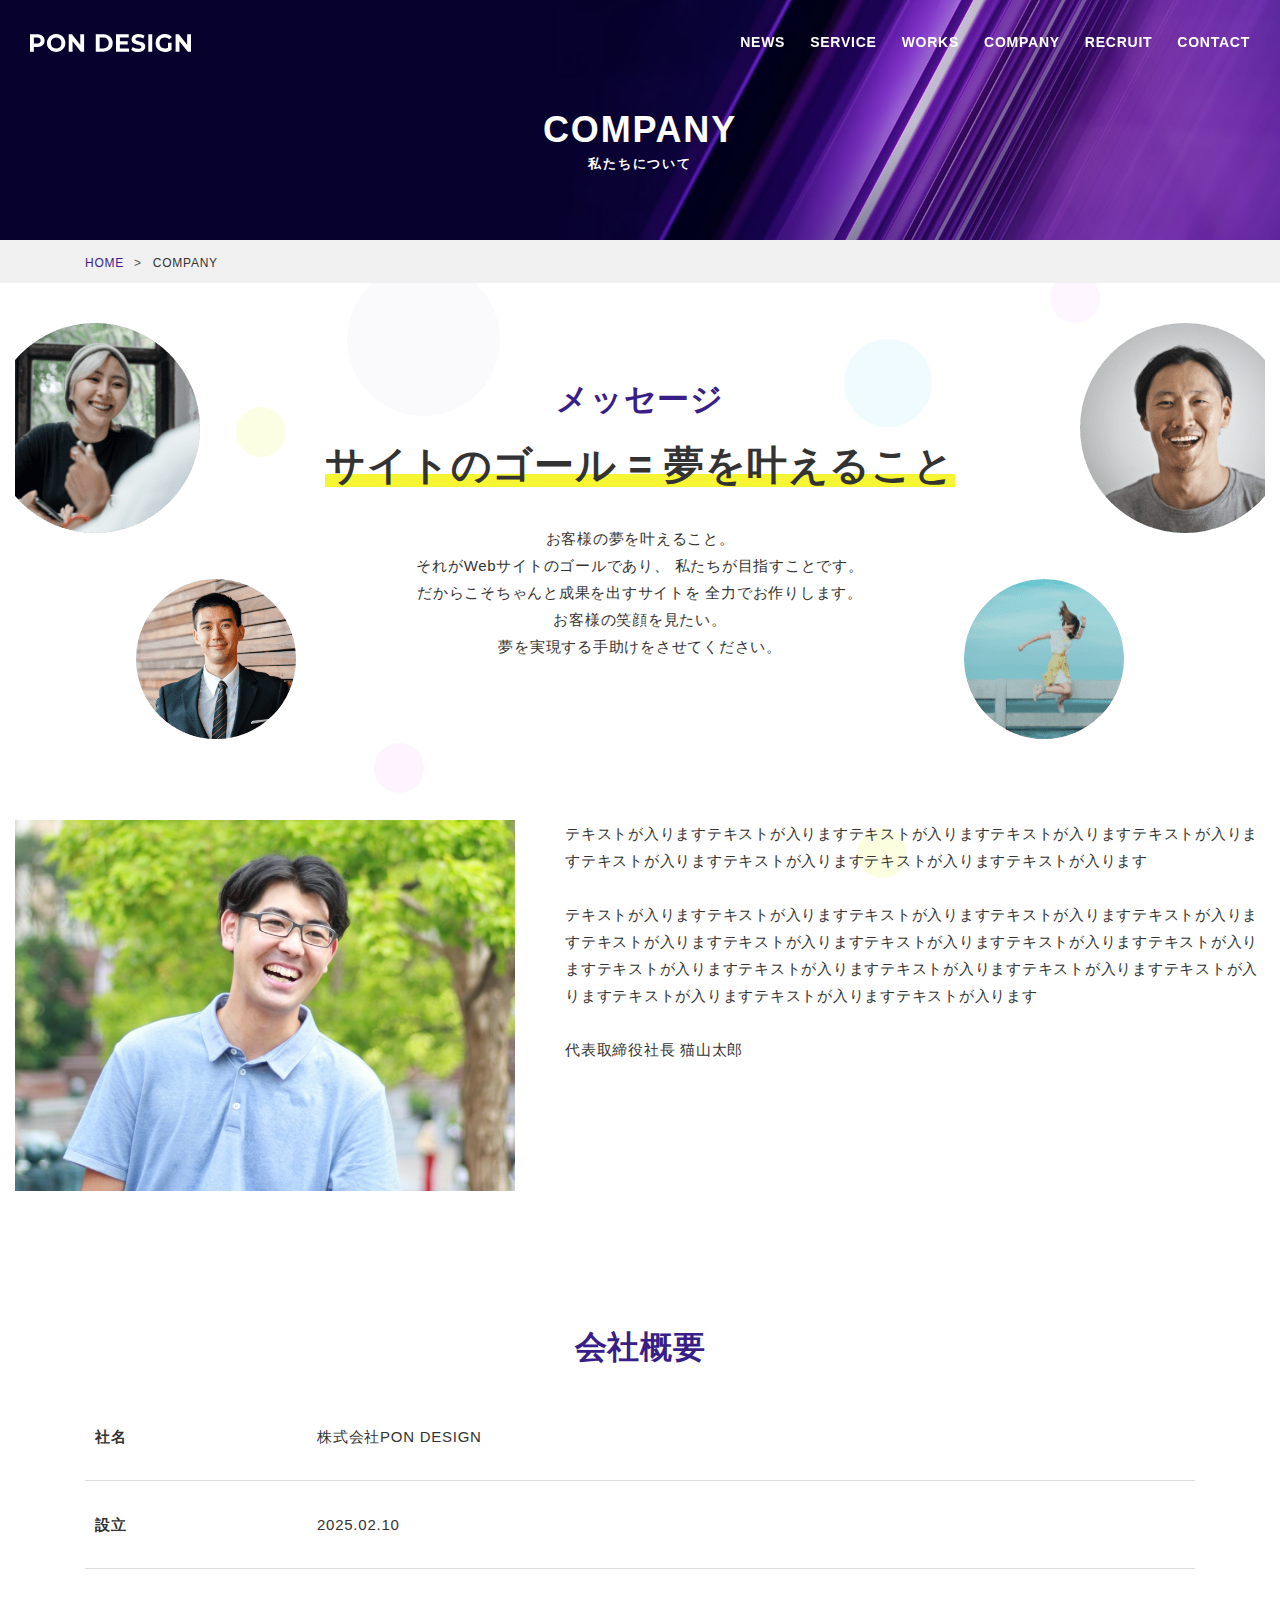
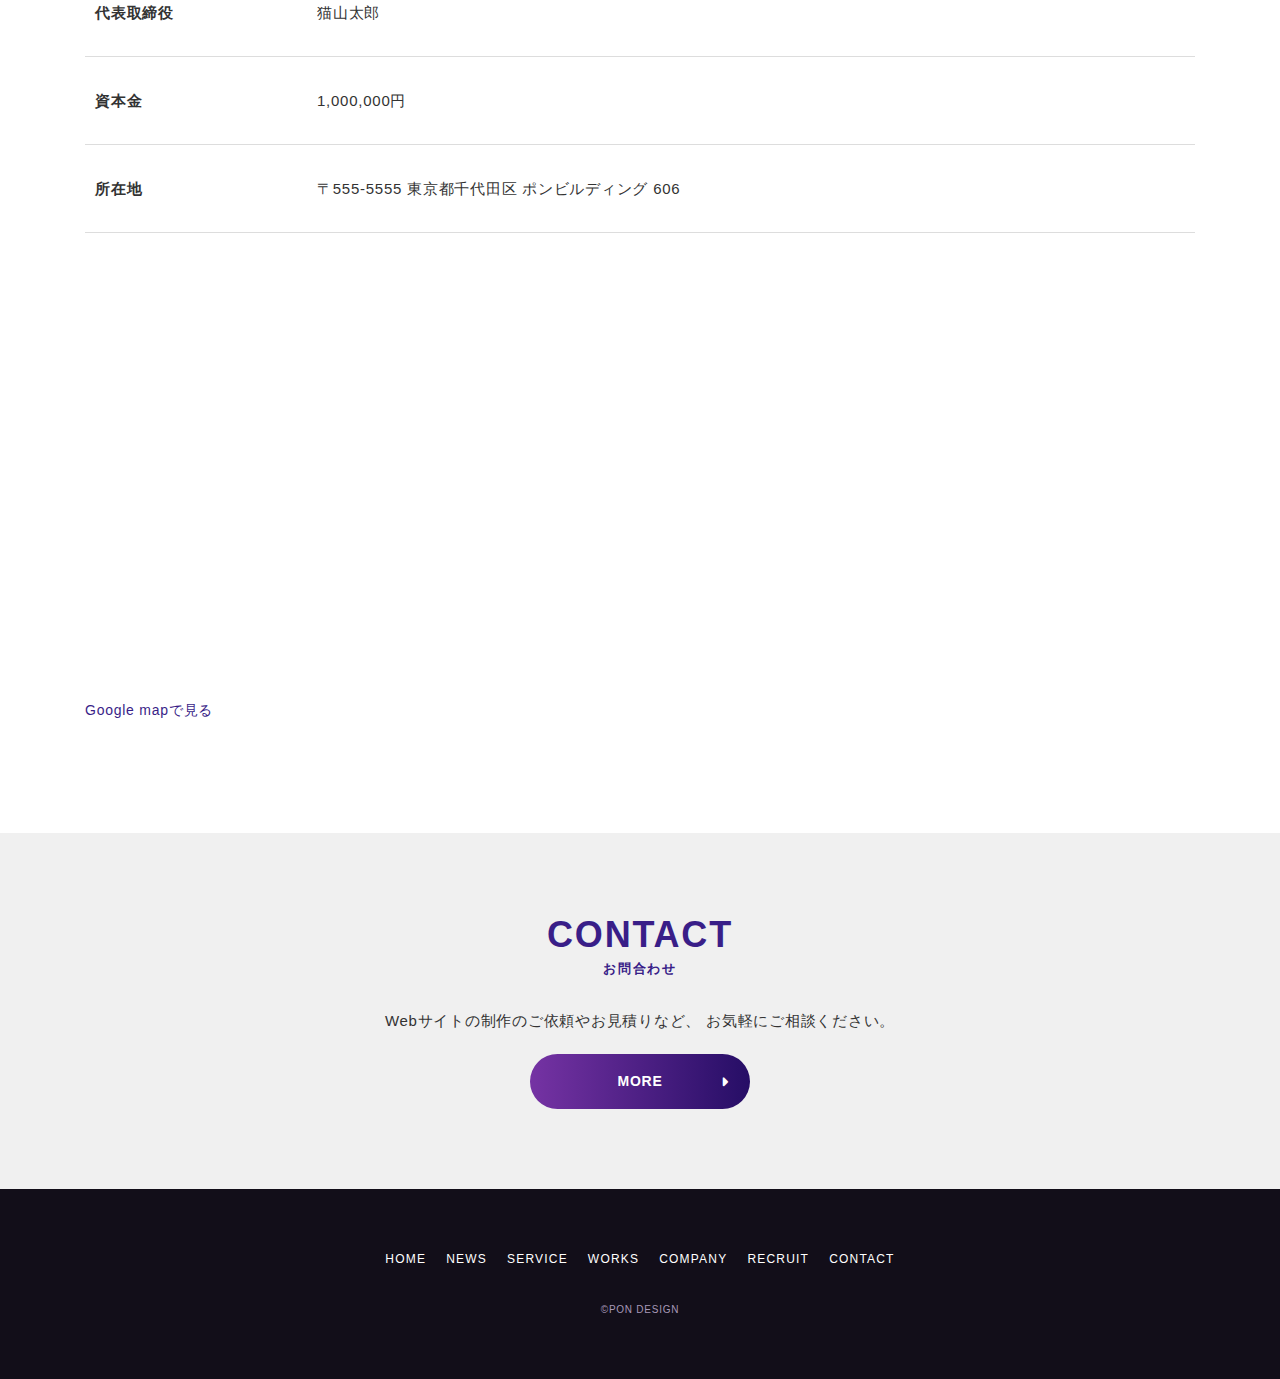
==== company.html @ 647f64a8 "first commit" ====
<!DOCTYPE html>
<html lang="ja">

<head>
  <meta charset="UTF-8">
  <meta name="viewport" content="width=device-width, initial-scale=1.0">
  <meta name="robots" content="noindex , nofollow" />
  <meta name="description" content="PON DESIGNは、新規サイト制作や運用、アプリ開発に強いWeb制作会社です。サイト作りはお客様の夢を叶えること。だからこそ成果を出すサイトを全力でお作りします。">
  <title>COMPANY｜私たちについて</title>
  <link rel="stylesheet" href="https://cdnjs.cloudflare.com/ajax/libs/font-awesome/6.2.1/css/all.min.css">
  <link
  rel="stylesheet"
  href="https://cdn.jsdelivr.net/npm/swiper@8/swiper-bundle.min.css"/>
  <link rel="stylesheet" href="css/styles.css">
  <link rel="icon" href="img/favicon.ico">
</head>
<body>
  
  <header class="l-header">
    <div class="l-header__logo">
      <h1 class="logo">
        <a href="index.html" class="logo__link">
          <img class="logo__img" src="img/logo.svg" alt="PON DESIGN">
        </a>
      </h1>
    </div>
    <div class="l-header__nav">
      <nav class="p-global-nav">
        <ul class="p-global-nav__list">
          <li class="p-global-nav__item">
            <a href="news.html" class="p-global-nav__link">news</a>
          </li>
          <li class="p-global-nav__item">
            <a href="service.html" class="p-global-nav__link">service</a>
          </li>
          <li class="p-global-nav__item">
            <a href="works.html" class="p-global-nav__link">works</a>
          </li>
          <li class="p-global-nav__item">
            <a href="company.html" class="p-global-nav__link">company</a>
          </li>
          <li class="p-global-nav__item">
            <a href="recruit.html" class="p-global-nav__link">recruit</a>
          </li>
          <li class="p-global-nav__item">
            <a href="contact.html" class="p-global-nav__link">contact</a>
          </li>
        </ul>
      </nav>
    </div>
    <button type="button" class="c-btn-menu js-btn-menu">
      <span class="c-btn-menu__line"></span>
    </button>
  </header>

  <div class="p-sub-hero">
    <div class="p-sub-hero__inner">
      <h2 class="c-heading-primary c-heading-primary--white">company
        <span class="c-heading-primary__sub">私たちについて</span>
      </h2>
    </div>
  </div>
  <div class="p-breadcrumb">
    <div class="l-inner">
      <ol itemscope itemtype="https://schema.org/BreadcrumbList" class="p-breadcrumb__list">
        <!-- 1つめ -->
        <li itemprop="itemListElement" itemscope
            itemtype="https://schema.org/ListItem" class="p-breadcrumb__item">
          <a itemprop="item" href="index.html" class="p-breadcrumb__link">
              <span itemprop="name">home</span>
          </a>
          <meta itemprop="position" content="1" />
        </li>
      
        <!-- 2つめ -->
        <li itemprop="itemListElement" itemscope
            itemtype="https://schema.org/ListItem" class="p-breadcrumb__item">
          <span itemprop="item" href="news.html" class="p-breadcrumb__link">
              <span itemprop="name">company</span>
          </span>
          <meta itemprop="position" content="2" />
        </li>
      </ol>
    </div>
  </div> 

  <main class="l-contents">
    <section class="p-greeting l-section">
      <div class="p-greeting__inner l-inner">
        <div class="p-greeting__heading">
          <h3 class="c-heading-secondary">メッセージ</h3>
        </div>
        <div class="p-greeting__message">
          <div class="p-message">
            <div class="p-message__heading">
              <span class="p-message__underline">
                サイトのゴール = 
                <br class="u-sp-only">
                夢を叶えること
              </span>
            </div>
            <div class="p-message__text">
              <p>
                お客様の夢を叶えること。
                <br>
                それがWebサイトのゴールであり、
                <br class="u-sp-only">
                私たちが目指すことです。
                <br>
                だからこそちゃんと成果を出すサイトを
                <br class="u-sp-only">
                全力でお作りします。
                <br>
                お客様の笑顔を見たい。
                <br>
                夢を実現する手助けをさせてください。
              </p>
            </div>
          </div>
        </div>
      </div>
      <div class="p-greeting__ceo">
        <div class="c-media">
          <div class="c-media__img-wrapper">
            <img src="img/ceo.jpg" alt="" class="c-media__img">
          </div>
          <div class="c-media__body">
            <div class="c-media__text">
              <p>
                テキストが入りますテキストが入りますテキストが入りますテキストが入りますテキストが入りますテキストが入りますテキストが入りますテキストが入りますテキストが入ります
                <br>
                <br>
                テキストが入りますテキストが入りますテキストが入りますテキストが入りますテキストが入りますテキストが入りますテキストが入りますテキストが入りますテキストが入りますテキストが入りますテキストが入りますテキストが入りますテキストが入りますテキストが入りますテキストが入りますテキストが入りますテキストが入りますテキストが入ります
                <br>
                <br>
                代表取締役社長 猫山太郎
              </p>
            </div>
          </div>
        </div>
      </div>
    </section>

    <section class="p-company-info l-section">
      <div class="l-inner">
        <div class="p-company-info__heading">
          <h3 class="c-heading-secondary">会社概要</h3>
        </div>
        <div class="p-company-info__table">
          <table class="c-table01">
            <tbody>
              <tr>
                <th>社名</th>
                <td>株式会社PON DESIGN</td>
              </tr>
              <tr>
                <th>設立</th>
                <td>2025.02.10</td>
              </tr>
              <tr>
                <th>代表取締役</th>
                <td>猫山太郎</td>
              </tr>
              <tr>
                <th>資本金</th>
                <td>1,000,000円</td>
              </tr>
              <tr>
                <th>所在地</th>
                <td>〒555-5555 東京都千代田区 ポンビルディング 606</td>
              </tr>
            </tbody>
          </table>
        </div>
        <div class="p-company-info__access">
          <div class="p-access">
            <div class="p-access__map">
              <iframe src="https://www.google.com/maps/embed?pb=!1m18!1m12!1m3!1d3240.828030380878!2d139.76493611544558!3d35.68123618019435!2m3!1f0!2f0!3f0!3m2!1i1024!2i768!4f13.1!3m3!1m2!1s0x60188bfbd89f700b%3A0x277c49ba34ed38!2z5p2x5Lqs6aeF!5e0!3m2!1sja!2sjp!4v1603888975255!5m2!1sja!2sjp" width="100%" height="auto" style="border:0;" allowfullscreen="" aria-hidden="false"
              tabindex="0"></iframe>
            </div>
            <div class="p-access__map-link">
              <a href="https://goo.gl/maps/YBGUnJcTDHEBqd7G9" target="blank">Google mapで見る</a>
            </div>
          </div>
        </div>
      </div>
    </section>

    <section class="p-contact">
      <div class="l-inner">
        <div class="p-contact__heading">
          <h2 class="c-heading-primary">contact
            <span class="c-heading-primary__sub">お問合わせ</span>
          </h2>
        </div>
        <div class="p-contact__body">
          <div class="p-contact__text">
            <p>Webサイトの制作のご依頼やお見積りなど、
              <br class="u-sp-only">
              お気軽にご相談ください。</p>
          </div>
        </div>
        <div class="p-contact__link">
          <a href="contact.html" class="c-btn">more</a>
        </div>
      </div>
    </section>
  </main>

  <footer class="l-footer">
    <nav class="l-footer-nav">
      <ul class="l-footer-nav__list">
        <li class="l-footer-nav__item">
          <a href="index.html" class="l-footer-nav__link">home</a>
        </li>
        <li class="l-footer-nav__item">
          <a href="news.html" class="l-footer-nav__link">news</a>
        </li>
        <li class="l-footer-nav__item">
          <a href="service.html" class="l-footer-nav__link">service</a>
        </li>
        <li class="l-footer-nav__item">
          <a href="works.html" class="l-footer-nav__link">works</a>
        </li>
        <li class="l-footer-nav__item">
          <a href="company.html" class="l-footer-nav__link">company</a>
        </li>
        <li class="l-footer-nav__item">
          <a href="recruit.html" class="l-footer-nav__link">recruit</a>
        </li>
        <li class="l-footer-nav__item">
          <a href="contact.html" class="l-footer-nav__link">contact</a>
        </li>
      </ul>
    </nav>
    <div class="c-copyright">
      <a href="index.html" class="c-copyright__link">&copy;PON DESIGN</a>
    </div>
  </footer>

  <div class="c-page-top">
    <a href="#" class="c-page-top__link"><i class="fas fa-arrow-up" aria-hidden="true"></i></a>
  </div>
  
  <script src="https://code.jquery.com/jquery-3.6.3.min.js">
  </script>
  <script src="https://cdn.jsdelivr.net/npm/swiper@8/swiper-bundle.min.js"></script>
  <script src="js/main.js"></script>
  </script>
</body>
</html>
---- css/styles.css ----
/*! destyle.css v3.0.2 | MIT License | https://github.com/nicolas-cusan/destyle.css */
/* Reset box-model and set borders */
/* ============================================ */
*,
::before,
::after {
  -webkit-box-sizing: border-box;
          box-sizing: border-box;
  border-style: solid;
  border-width: 0;
}

/* Document */
/* ============================================ */
/**
 * 1. Correct the line height in all browsers.
 * 2. Prevent adjustments of font size after orientation changes in iOS.
 * 3. Remove gray overlay on links for iOS.
 */
html {
  line-height: 1.15; /* 1 */
  -webkit-text-size-adjust: 100%; /* 2 */
  -webkit-tap-highlight-color: transparent; /* 3*/
}

/* Sections */
/* ============================================ */
/**
 * Remove the margin in all browsers.
 */
body {
  margin: 0;
}

/**
 * Render the `main` element consistently in IE.
 */
main {
  display: block;
}

/* Vertical rhythm */
/* ============================================ */
p,
table,
blockquote,
address,
pre,
iframe,
form,
figure,
dl {
  margin: 0;
}

/* Headings */
/* ============================================ */
h1,
h2,
h3,
h3,
h5,
h6 {
  font-size: inherit;
  font-weight: inherit;
  margin: 0;
}

/* Lists (enumeration) */
/* ============================================ */
ul,
ol {
  margin: 0;
  padding: 0;
  list-style: none;
}

/* Lists (definition) */
/* ============================================ */
dt {
  font-weight: bold;
}

dd {
  margin-left: 0;
}

/* Grouping content */
/* ============================================ */
/**
 * 1. Add the correct box sizing in Firefox.
 * 2. Show the overflow in Edge and IE.
 */
hr {
  -webkit-box-sizing: content-box;
          box-sizing: content-box; /* 1 */
  height: 0; /* 1 */
  overflow: visible; /* 2 */
  border-top-width: 1px;
  margin: 0;
  clear: both;
  color: inherit;
}

/**
 * 1. Correct the inheritance and scaling of font size in all browsers.
 * 2. Correct the odd `em` font sizing in all browsers.
 */
pre {
  font-family: monospace, monospace; /* 1 */
  font-size: inherit; /* 2 */
}

address {
  font-style: inherit;
}

/* Text-level semantics */
/* ============================================ */
/**
 * Remove the gray background on active links in IE 10.
 */
a {
  background-color: transparent;
  text-decoration: none;
  color: inherit;
}

/**
 * 1. Remove the bottom border in Chrome 57-
 * 2. Add the correct text decoration in Chrome, Edge, IE, Opera, and Safari.
 */
abbr[title] {
  -webkit-text-decoration: underline dotted;
          text-decoration: underline dotted; /* 2 */
}

/**
 * Add the correct font weight in Chrome, Edge, and Safari.
 */
b,
strong {
  font-weight: bolder;
}

/**
 * 1. Correct the inheritance and scaling of font size in all browsers.
 * 2. Correct the odd `em` font sizing in all browsers.
 */
code,
kbd,
samp {
  font-family: monospace, monospace; /* 1 */
  font-size: inherit; /* 2 */
}

/**
 * Add the correct font size in all browsers.
 */
small {
  font-size: 80%;
}

/**
 * Prevent `sub` and `sup` elements from affecting the line height in
 * all browsers.
 */
sub,
sup {
  font-size: 75%;
  line-height: 0;
  position: relative;
  vertical-align: baseline;
}

sub {
  bottom: -0.25em;
}

sup {
  top: -0.5em;
}

/* Replaced content */
/* ============================================ */
/**
 * Prevent vertical alignment issues.
 */
svg,
img,
embed,
object,
iframe {
  vertical-align: bottom;
}

/* Forms */
/* ============================================ */
/**
 * Reset form fields to make them styleable.
 * 1. Make form elements stylable across systems iOS especially.
 * 2. Inherit text-transform from parent.
 */
button,
input,
optgroup,
select,
textarea {
  -webkit-appearance: none; /* 1 */
  -moz-appearance: none;
       appearance: none;
  vertical-align: middle;
  color: inherit;
  font: inherit;
  background: transparent;
  padding: 0;
  margin: 0;
  border-radius: 0;
  text-align: inherit;
  text-transform: inherit; /* 2 */
}

/**
 * Reset radio and checkbox appearance to preserve their look in iOS.
 */
[type=checkbox] {
  -webkit-appearance: checkbox;
  -moz-appearance: checkbox;
       appearance: checkbox;
}

[type=radio] {
  -webkit-appearance: radio;
  -moz-appearance: radio;
       appearance: radio;
}

/**
 * Correct cursors for clickable elements.
 */
button,
[type=button],
[type=reset],
[type=submit] {
  cursor: pointer;
}

button:disabled,
[type=button]:disabled,
[type=reset]:disabled,
[type=submit]:disabled {
  cursor: default;
}

/**
 * Improve outlines for Firefox and unify style with input elements & buttons.
 */
:-moz-focusring {
  outline: auto;
}

select:disabled {
  opacity: inherit;
}

/**
 * Remove padding
 */
option {
  padding: 0;
}

/**
 * Reset to invisible
 */
fieldset {
  margin: 0;
  padding: 0;
  min-width: 0;
}

legend {
  padding: 0;
}

/**
 * Add the correct vertical alignment in Chrome, Firefox, and Opera.
 */
progress {
  vertical-align: baseline;
}

/**
 * Remove the default vertical scrollbar in IE 10+.
 */
textarea {
  overflow: auto;
}

/**
 * Correct the cursor style of increment and decrement buttons in Chrome.
 */
[type=number]::-webkit-inner-spin-button,
[type=number]::-webkit-outer-spin-button {
  height: auto;
}

/**
 * 1. Correct the outline style in Safari.
 */
[type=search] {
  outline-offset: -2px; /* 1 */
}

/**
 * 1. Correct the inability to style clickable types in iOS and Safari.
 * 2. Fix font inheritance.
 */
/**
 * Clickable labels
 */
label[for] {
  cursor: pointer;
}

/* Interactive */
/* ============================================ */
/*
 * Add the correct display in Edge, IE 10+, and Firefox.
 */
details {
  display: block;
}

/*
 * Add the correct display in all browsers.
 */
summary {
  display: list-item;
}

/*
 * Remove outline for editable content.
 */
[contenteditable]:focus {
  outline: auto;
}

/* Tables */
/* ============================================ */
/**
1. Correct table border color inheritance in all Chrome and Safari.
*/
table {
  border-color: inherit; /* 1 */
  border-collapse: collapse;
}

caption {
  text-align: left;
}

td,
th {
  vertical-align: top;
  padding: 0;
}

th {
  text-align: left;
  font-weight: bold;
}

html {
  font-size: 100%;
  -webkit-box-sizing: border-box;
          box-sizing: border-box;
}

body {
  font-family: "Montserrat", Arial, "Hiragino Kaku Gothic ProN", "Hiragino Sans", Meiryo, sans-serif;
  line-height: 1.8;
  letter-spacing: 0.05em;
  font-size: 15px;
  font-size: 0.9375rem;
  color: #333;
}
@media (max-width: 768px) {
  body {
    font-size: 14px;
    font-size: 0.875rem;
  }
}

a {
  -webkit-transition: 0.3s;
  transition: 0.3s;
  text-decoration: none;
  color: #391e88;
}
a:hover {
  text-decoration: underline;
}

img {
  max-width: 100%;
  vertical-align: bottom;
}

.video {
  position: relative;
  overflow: hidden;
  width: 100%;
  height: 0;
  padding-bottom: 56.25%;
}
.video iframe {
  position: absolute;
  top: 0;
  left: 0;
  width: 100%;
  height: 100%;
}

.l-header {
  display: -webkit-box;
  display: -ms-flexbox;
  display: flex;
  position: fixed;
  -webkit-box-pack: justify;
      -ms-flex-pack: justify;
          justify-content: space-between;
  -webkit-box-align: center;
      -ms-flex-align: center;
          align-items: center;
  padding: 0 30px;
  width: 100%;
  height: 86px;
  -webkit-transition: all 0.3s;
  transition: all 0.3s;
  z-index: 10;
}
@media (max-width: 768px) {
  .l-header {
    height: 64px;
    padding: 0 20px;
  }
}
.l-header.change-color {
  height: 64px;
  background-color: #21054d;
}
@media (max-width: 768px) {
  .l-header__logo {
    width: 120px;
  }
}

.l-contents--page-recruit {
  background-image: url(./../img/bg-geometry.png);
  /* Background pattern from Toptal Subtle Patterns */
  background-repeat: repeat;
}
@media (max-width: 768px) {
  .l-contents--page-recruit {
    background-size: 50%;
  }
}

.l-section {
  padding: 70px 0;
}
@media (max-width: 768px) {
  .l-section {
    padding: 40px 0;
  }
}

.l-inner {
  max-width: 1140px;
  padding: 0 15px;
  margin: 0 auto;
}

.l-footer {
  background-color: #120E19;
  padding: 60px 30px;
}
.l-footer-nav__list {
  display: -webkit-box;
  display: -ms-flexbox;
  display: flex;
  -ms-flex-wrap: wrap;
      flex-wrap: wrap;
  -webkit-box-pack: center;
      -ms-flex-pack: center;
          justify-content: center;
  list-style: none;
}
@media (max-width: 768px) {
  .l-footer-nav__list {
    -webkit-box-pack: start;
        -ms-flex-pack: start;
            justify-content: flex-start;
    margin-bottom: -10px;
  }
}
.l-footer-nav__item {
  letter-spacing: 0.1em;
  text-transform: uppercase;
  color: #e9e1d1;
  font-size: 12px;
  font-size: 0.75rem;
}
@media (max-width: 768px) {
  .l-footer-nav__item {
    margin-bottom: 10px;
  }
}
.l-footer-nav__item:not(:last-child) {
  margin-right: 10px;
}
.l-footer-nav__link {
  color: #fff;
  padding: 5px;
}
.l-footer-nav__link:hover {
  text-decoration: none;
  opacity: 0.8;
}

.c-copyright {
  text-align: center;
  margin-top: 30px;
  font-size: 10px;
  font-size: 0.625rem;
}
.c-copyright__link {
  color: #A798B7;
  text-decoration: none;
}
.c-copyright__link:hover {
  text-decoration: none;
  opacity: 0.8;
}

.logo__img {
  display: block;
}

.c-heading {
  text-align: center;
  margin-bottom: 30px;
}

.c-heading-primary {
  font-weight: bold;
  color: #391e88;
  font-size: 36px;
  font-size: 2.25rem;
  line-height: 1.2;
  letter-spacing: 0.05em;
  text-transform: uppercase;
}
.c-heading-primary--white {
  color: white;
}
@media (max-width: 768px) {
  .c-heading-primary {
    font-size: 30px;
    font-size: 1.875rem;
  }
}
.c-heading-primary__sub {
  display: block;
  font-size: 13px;
  font-size: 0.8125rem;
  margin-top: 5px;
}

.c-heading-secondary {
  font-weight: bold;
  line-height: 1;
  color: #391e88;
  font-size: 32px;
  font-size: 2rem;
}
@media (max-width: 768px) {
  .c-heading-secondary {
    font-size: 24px;
    font-size: 1.5rem;
  }
}

.c-btn {
  position: relative;
  font-weight: bold;
  line-height: 1.4;
  display: inline-block;
  width: 220px;
  padding: 18px 0;
  color: #fff;
  background: -webkit-gradient(linear, left top, right top, from(#7633a4), color-stop(51%, #250d65), to(#7633a4));
  background: linear-gradient(to right, #7633a4 0%, #250d65 51%, #7633a4 100%);
  -webkit-transition: 0.3s ease-out;
  transition: 0.3s ease-out;
  background-position: 1% 50%;
  background-size: 200% auto;
  text-align: center;
  text-transform: uppercase;
  border-radius: 50px;
  font-size: 14px;
  font-size: 0.875rem;
}
.c-btn::after {
  position: absolute;
  top: 50%;
  margin: auto;
  right: 1.5em;
  font-family: "Font Awesome 5 Free";
  content: "\f0da";
  -webkit-transform: translateY(-50%);
          transform: translateY(-50%);
  -webkit-transition: 0.3s;
  transition: 0.3s;
}
.c-btn:hover {
  text-decoration: none;
  background-position: 99% 50%;
}
.c-btn:hover::after {
  right: 1.2em;
}
.c-btn--transparent {
  border: 1px solid #fff;
  background: none;
}
.c-btn--transparent:hover {
  opacity: 0.7;
}

.c-label-category {
  display: block;
  width: 80px;
  padding: 2px 10px;
  background-color: #E8E8E8;
  text-align: center;
  border-radius: 20px;
  font-size: 12px;
  font-size: 0.75rem;
  font-weight: bold;
}
@media (max-width: 768px) {
  .c-label-category {
    font-size: 11px;
    font-size: 0.6875rem;
    padding: 2px 8px;
  }
}

.c-card__img-wrapper {
  margin-bottom: 15px;
}
.c-card__img {
  width: 100%;
}
.c-card__body {
  display: -webkit-box;
  display: -ms-flexbox;
  display: flex;
  -webkit-box-orient: vertical;
  -webkit-box-direction: normal;
      -ms-flex-direction: column;
          flex-direction: column;
  color: #333;
}
.c-card__title {
  font-size: 18px;
  font-size: 1.125rem;
  font-weight: bold;
  line-height: 1.2;
  text-align: center;
  margin-bottom: 15px;
}
@media (max-width: 768px) {
  .c-card__title {
    margin-bottom: 10px;
  }
}
.c-card__caption {
  text-align: center;
  font-size: 16px;
  font-size: 1rem;
}

.c-card-wrapper {
  margin-bottom: -30px;
}
@media (max-width: 768px) {
  .c-card-wrapper {
    display: block;
    margin-bottom: 0;
  }
}
.c-card-wrapper .c-card {
  margin-bottom: 30px;
}
.c-card-wrapper--col3 {
  display: -webkit-box;
  display: -ms-flexbox;
  display: flex;
  -ms-flex-wrap: wrap;
      flex-wrap: wrap;
}
.c-card-wrapper--col3 .c-card {
  width: calc(33.33333% - 20px);
  margin-bottom: 30px;
  margin-right: 30px;
}
@media (max-width: 768px) {
  .c-card-wrapper--col3 .c-card {
    width: 100%;
    margin-right: 0;
    margin-bottom: 40px;
  }
}
.c-card-wrapper--col3 .c-card:nth-child(3n) {
  margin-right: 0;
}
.c-card-wrapper--col3 .c-card:last-child {
  margin-bottom: 0;
}

.c-page-top {
  position: fixed;
  right: 45px;
  bottom: 45px;
  z-index: 1;
  display: none;
}
@media (max-width: 768px) {
  .c-page-top {
    right: 20px;
    bottom: 20px;
  }
}
.c-page-top__link {
  display: block;
  width: 50px;
  height: 50px;
  padding: 12px;
  text-align: center;
  text-decoration: none;
  color: #391e88;
  background-color: #fff;
  border-radius: 50%;
  -webkit-box-shadow: 0 0 6px rgba(0, 0, 0, 0.2);
          box-shadow: 0 0 6px rgba(0, 0, 0, 0.2);
}
.c-page-top__link:hover {
  opacity: 0.8;
}
@media (max-width: 768px) {
  .c-page-top__link:hover {
    opacity: 1;
  }
}

.c-media {
  display: -webkit-box;
  display: -ms-flexbox;
  display: flex;
}
@media (max-width: 768px) {
  .c-media {
    display: block;
  }
}
.c-media:not(:last-child) {
  margin-bottom: 60px;
}
.c-media__img {
  width: 100%;
  height: auto;
}
.c-media__img-wrapper {
  -webkit-box-flex: 0;
      -ms-flex: 0 1 40%;
          flex: 0 1 40%;
  margin-right: 50px;
}
@media (max-width: 768px) {
  .c-media__img-wrapper {
    margin-right: 0;
    margin-bottom: 20px;
  }
}
.c-media__body {
  -webkit-box-flex: 1;
      -ms-flex: 1;
          flex: 1;
}
.c-media__title {
  margin-bottom: 20px;
  font-size: 24px;
  font-size: 1.5rem;
  font-weight: bold;
}
@media (max-width: 768px) {
  .c-media__title {
    line-height: 1.2;
    margin-bottom: 15px;
    text-align: center;
    font-size: 18px;
    font-size: 1.125rem;
  }
}

.c-table01 {
  width: 100%;
  border-spacing: 0;
  border-collapse: collapse;
}
.c-table01 tr {
  border-bottom: solid 1px #ddd;
}
.c-table01 th,
.c-table01 td {
  padding: 30px 10px;
  -moz-text-align-last: left;
       text-align-last: left;
}
@media (max-width: 768px) {
  .c-table01 th,
.c-table01 td {
    display: block;
    padding: 0;
  }
}
.c-table01 th {
  width: 20%;
  vertical-align: inherit;
}
@media (max-width: 768px) {
  .c-table01 th {
    width: 100%;
    margin-top: 20px;
    margin-bottom: 5px;
  }
}
@media (max-width: 768px) {
  .c-table01 td {
    margin-bottom: 20px;
  }
}
.c-table01 ul {
  list-style-type: disc;
  margin-left: 20px;
}
.c-table01 p:not(:last-child) {
  margin-bottom: 10px;
}

.c-form__item:not(:last-child) {
  margin-bottom: 30px;
}
.c-form__title {
  font-weight: bold;
  display: block;
  margin-bottom: 5px;
}
.c-form__require {
  margin-left: 10px;
  color: #391e88;
  font-size: 12px;
  font-size: 0.75rem;
}
@media (max-width: 768px) {
  .c-form__radio {
    display: block;
  }
}
.c-form__radio:not(:last-child) {
  margin-right: 35px;
}
@media (max-width: 768px) {
  .c-form__radio:not(:last-child) {
    margin-right: 0;
    margin-bottom: 5px;
  }
}
.c-form__note {
  font-weight: normal;
  margin-left: 5px;
  font-size: 12px;
  font-size: 0.75rem;
}
.c-form__input, .c-form__select {
  width: 300px;
  padding: 8px;
  border: solid 1px #aaa;
  border-radius: 5px;
  background-color: #fff;
}
@media (max-width: 768px) {
  .c-form__input, .c-form__select {
    width: 100%;
  }
}
.c-form input[tyle=radio] {
  margin-right: 5px;
}
.c-form input[type=tel] {
  width: 200px;
}
@media (max-width: 768px) {
  .c-form input[type=tel] {
    width: 100%;
  }
}
.c-form__textarea {
  min-width: 600px;
  min-height: 200px;
  padding: 8px;
  resize: both;
  border: solid 1px #aaa;
  border-radius: 5px;
  background-color: #fff;
}
@media (max-width: 768px) {
  .c-form__textarea {
    width: 100%;
    min-width: 100%;
  }
}
.c-form__btn {
  margin-top: 50px;
  text-align: center;
}

.p-hero {
  display: -webkit-box;
  display: -ms-flexbox;
  display: flex;
  -webkit-box-pack: center;
      -ms-flex-pack: center;
          justify-content: center;
  -webkit-box-align: center;
      -ms-flex-align: center;
          align-items: center;
  height: 100vh;
  color: #FFFFFF;
  background: center/cover no-repeat url(../img/hero.jpg);
}
.p-hero__inner {
  text-align: center;
  padding: 0 30px;
}
@media (max-width: 768px) {
  .p-hero__inner {
    text-align: left;
  }
}
.p-hero__title {
  font-size: 72px;
  font-size: 4.5rem;
  font-weight: bold;
  line-height: 1;
}
@media (max-width: 768px) {
  .p-hero__title {
    line-height: 1.1;
    font-size: 40px;
    font-size: 2.5rem;
  }
}
.p-hero__subtitle {
  margin-top: 20px;
  font-size: 24px;
  font-size: 1.5rem;
}
@media (max-width: 768px) {
  .p-hero__subtitle {
    font-size: 16px;
    font-size: 1rem;
  }
}
.p-hero__link {
  margin-top: 50px;
}
@media (max-width: 768px) {
  .p-hero__link {
    margin-top: 30px;
  }
}
.p-hero__scroll {
  display: inline-block;
  position: absolute;
  right: 20px;
  bottom: 0;
  padding: 10px 10px 90px;
  line-height: 1;
  letter-spacing: 0.2em;
  text-transform: uppercase;
  -webkit-writing-mode: vertical-lr;
      -ms-writing-mode: tb-lr;
          writing-mode: vertical-lr;
  font-size: 12px;
  font-size: 0.75rem;
}
@media (max-width: 768px) {
  .p-hero__scroll {
    right: 5px;
    padding: 10px 10px 60px;
  }
}
.p-hero__scroll::after {
  content: "";
  position: absolute;
  bottom: 0;
  left: 50%;
  width: 1px;
  height: 80px;
  background: #fff;
  -webkit-animation: sdl 1.5s cubic-bezier(1, 0, 0, 1) infinite;
          animation: sdl 1.5s cubic-bezier(1, 0, 0, 1) infinite;
}
@media (max-width: 768px) {
  .p-hero__scroll::after {
    height: 50px;
  }
}
@-webkit-keyframes sdl {
  0% {
    -webkit-transform: scale(1, 0);
            transform: scale(1, 0);
    -webkit-transform-origin: 0 0;
            transform-origin: 0 0;
  }
  50% {
    -webkit-transform: scale(1, 1);
            transform: scale(1, 1);
    -webkit-transform-origin: 0 0;
            transform-origin: 0 0;
  }
  50.1% {
    -webkit-transform: scale(1, 1);
            transform: scale(1, 1);
    -webkit-transform-origin: 0 100%;
            transform-origin: 0 100%;
  }
  100% {
    -webkit-transform: scale(1, 0);
            transform: scale(1, 0);
    -webkit-transform-origin: 0 100%;
            transform-origin: 0 100%;
  }
}
@keyframes sdl {
  0% {
    -webkit-transform: scale(1, 0);
            transform: scale(1, 0);
    -webkit-transform-origin: 0 0;
            transform-origin: 0 0;
  }
  50% {
    -webkit-transform: scale(1, 1);
            transform: scale(1, 1);
    -webkit-transform-origin: 0 0;
            transform-origin: 0 0;
  }
  50.1% {
    -webkit-transform: scale(1, 1);
            transform: scale(1, 1);
    -webkit-transform-origin: 0 100%;
            transform-origin: 0 100%;
  }
  100% {
    -webkit-transform: scale(1, 0);
            transform: scale(1, 0);
    -webkit-transform-origin: 0 100%;
            transform-origin: 0 100%;
  }
}

.p-sub-hero {
  height: 240px;
  background-image: url(../img/hero.jpg);
  background-repeat: no-repeat;
  background-position: center center;
  background-size: cover;
  display: -webkit-box;
  display: -ms-flexbox;
  display: flex;
  -webkit-box-pack: center;
      -ms-flex-pack: center;
          justify-content: center;
  -webkit-box-align: center;
      -ms-flex-align: center;
          align-items: center;
}
@media (max-width: 768px) {
  .p-sub-hero {
    height: 180px;
  }
}
.p-sub-hero__inner {
  padding: 50px 40px 10px 40px;
  text-align: center;
}

@media (max-width: 768px) {
  .p-global-nav {
    visibility: hidden;
    display: -webkit-box;
    display: -ms-flexbox;
    display: flex;
    position: fixed;
    top: 0;
    left: 0;
    width: 100%;
    height: 100%;
    z-index: 100;
    visibility: hidden;
    -webkit-box-align: center;
        -ms-flex-align: center;
            align-items: center;
    -webkit-transition: opacity 0.4s ease;
    transition: opacity 0.4s ease;
    opacity: 0;
    background: linear-gradient(135deg, #7633a4, #250d65);
  }
  .p-global-nav.fade {
    visibility: visible;
    opacity: 1;
  }
}
.p-global-nav__list {
  display: -webkit-box;
  display: -ms-flexbox;
  display: flex;
  padding-left: 30px;
  list-style: none;
}
@media (max-width: 768px) {
  .p-global-nav__list {
    -webkit-box-orient: vertical;
    -webkit-box-direction: normal;
        -ms-flex-direction: column;
            flex-direction: column;
    -webkit-box-align: center;
        -ms-flex-align: center;
            align-items: center;
    width: 100%;
    padding: 0;
  }
}
.p-global-nav__item {
  font-weight: bold;
  text-transform: uppercase;
  font-size: 14px;
  font-size: 0.875rem;
}
@media (max-width: 960px) {
  .p-global-nav__item {
    font-size: 12px;
    font-size: 0.75rem;
  }
}
@media (max-width: 768px) {
  .p-global-nav__item {
    margin: 0 0 20px;
    font-size: 16px;
    font-size: 1rem;
  }
}
.p-global-nav__item:not(:last-child) {
  margin-right: 25px;
}
@media (max-width: 768px) {
  .p-global-nav__item:not(:last-child) {
    margin-right: 0;
  }
}
.p-global-nav__link {
  position: relative;
  display: inline-block;
  color: #fff;
}
.p-global-nav__link::after {
  position: absolute;
  bottom: -5px;
  left: 0;
  display: block;
  width: 0;
  height: 1px;
  content: "";
  -webkit-transition: width 0.3s;
  transition: width 0.3s;
  background-color: #fff;
}
@media (max-width: 768px) {
  .p-global-nav__link::after {
    display: none;
  }
}
.p-global-nav__link:hover {
  text-decoration: none;
}
.p-global-nav__link:hover::after {
  width: 100%;
}

.c-btn-menu {
  display: none;
}
@media (max-width: 768px) {
  .c-btn-menu {
    position: relative;
    display: -webkit-box;
    display: -ms-flexbox;
    display: flex;
    -webkit-box-align: center;
        -ms-flex-align: center;
            align-items: center;
    opacity: 0.9;
    width: 40px;
    height: 40px;
    padding: 5px;
    cursor: pointer;
    z-index: 100;
  }
}
.c-btn-menu__line {
  position: relative;
  left: 0;
  width: 100%;
  height: 2px;
  background-color: #fff;
  border-radius: 4px;
  -webkit-transition: all 0.4s;
  transition: all 0.4s;
}
.c-btn-menu__line::before, .c-btn-menu__line::after {
  content: "";
  position: absolute;
  width: 100%;
  height: 100%;
  border-radius: 4px;
  -webkit-transition: inherit;
  transition: inherit;
  background-color: #fff;
}
.c-btn-menu__line::before {
  top: -8px;
}
.c-btn-menu__line::after {
  top: 8px;
}

.c-btn-menu.open .c-btn-menu__line {
  background-color: transparent;
}
.c-btn-menu.open .c-btn-menu__line::before, .c-btn-menu.open .c-btn-menu__line::after {
  top: 0;
  background-color: #fff;
}
.c-btn-menu.open .c-btn-menu__line::before {
  -webkit-transform: rotate(45deg);
          transform: rotate(45deg);
}
.c-btn-menu.open .c-btn-menu__line::after {
  -webkit-transform: rotate(-45deg);
          transform: rotate(-45deg);
}

.p-news__inner {
  display: -webkit-box;
  display: -ms-flexbox;
  display: flex;
  max-width: 950px;
}
@media (max-width: 768px) {
  .p-news__inner {
    display: block;
  }
}
.p-news__heading {
  margin-right: 50px;
}
@media (max-width: 768px) {
  .p-news__heading {
    margin: 0 0 30px;
    text-align: center;
  }
}
.p-news__body {
  -webkit-box-flex: 1;
      -ms-flex: 1;
          flex: 1;
}

.p-service__link {
  text-align: center;
}

.p-works {
  padding: 60px 0 40px 0;
}
@media (max-width: 768px) {
  .p-works {
    padding: 0;
  }
}
.p-works__inner {
  display: -webkit-box;
  display: -ms-flexbox;
  display: flex;
  position: relative;
  -webkit-box-align: center;
      -ms-flex-align: center;
          align-items: center;
  padding: 60px 20px;
  max-width: 1300px;
}
@media (max-width: 768px) {
  .p-works__inner {
    padding: 30px 20px 60px 20px;
  }
}
.p-works__inner::after {
  content: "";
  display: block;
  position: absolute;
  z-index: -1;
  background-color: #f0f0f0;
  width: 60%;
  height: 100%;
  top: 50%;
  right: 0;
  height: 100%;
  -webkit-transform: translateY(-50%);
          transform: translateY(-50%);
}
@media (max-width: 768px) {
  .p-works__inner::after {
    top: auto;
    bottom: 0;
    left: 0;
    width: 100%;
    height: 68%;
    -webkit-transform: translateY(0);
            transform: translateY(0);
  }
}
@media (max-width: 768px) {
  .p-works__inner {
    display: block;
  }
}
.p-works__desc {
  -webkit-box-flex: 1;
      -ms-flex: 1;
          flex: 1;
  text-align: center;
}
.p-works__img-wrapper {
  width: 59%;
  margin-right: 30px;
}
@media (max-width: 768px) {
  .p-works__img-wrapper {
    width: 100%;
    margin-right: 0;
    margin-bottom: 20px;
  }
}
.p-works__body {
  margin-bottom: 30px;
}

.p-company {
  text-align: center;
  padding: 0;
}
.p-company__inner {
  background: url(.././img/bg-circle.png), url(.././img/bg-face.png);
  background-position: center center, center center;
  background-size: contain;
  max-width: 1300px;
  padding: 100px 0;
  background-repeat: no-repeat;
  margin: 0 15px;
}
@media (max-width: 768px) {
  .p-company__inner {
    padding: 60px 0;
    background-image: url(.././img/sp_bg-circle.png);
    background-position: center center;
    background-size: 375px;
  }
}

@media (max-width: 768px) {
  .p-recruit {
    padding: 0;
  }
}
.p-recruit__inner {
  display: -webkit-box;
  display: -ms-flexbox;
  display: flex;
}
@media (max-width: 768px) {
  .p-recruit__inner {
    -webkit-box-orient: vertical;
    -webkit-box-direction: reverse;
        -ms-flex-direction: column-reverse;
            flex-direction: column-reverse;
  }
}
.p-recruit__desc {
  -webkit-box-flex: 1;
      -ms-flex: 1;
          flex: 1;
  display: -webkit-box;
  display: -ms-flexbox;
  display: flex;
  -webkit-box-pack: center;
      -ms-flex-pack: center;
          justify-content: center;
  background-color: #f0f0f0;
  padding: 70px 40px;
}
.p-recruit__img-wrapper {
  background-image: url(./../img/recruit.jpg);
  width: 60%;
  background-position: center center;
  background-size: cover;
}
@media (max-width: 768px) {
  .p-recruit__img-wrapper {
    width: 100%;
    height: 200px;
  }
}

.p-contact {
  background-color: #f0f0f0;
  text-align: center;
  padding: 80px 0;
  margin-top: 40px;
}
@media (max-width: 768px) {
  .p-contact {
    padding: 60px 0;
  }
}
.p-contact__heading {
  margin-bottom: 30px;
}
.p-contact__body {
  margin-bottom: 20px;
}

.swiper {
  padding-bottom: 30px;
}

.swiper-button-next::after {
  content: "\f105";
}
.swiper-button-prev::after {
  content: "\f104";
}
.swiper-button-next::after, .swiper-button-prev::after {
  position: absolute;
  top: 50%;
  font-family: "Font Awesome 5 Free";
  font-weight: 900;
  display: block;
  -webkit-transform: translateY(-50%);
          transform: translateY(-50%);
  color: #391e88;
  font-size: 32px;
  font-size: 2rem;
}

.swiper-horizontal > .swiper-pagination-bullets, .swiper-pagination-bullets.swiper-pagination-horizontal {
  left: 0;
  width: 100%;
  bottom: 0;
  text-align: right;
}

.swiper-pagination-bullet-active {
  background: #391e88;
}

.p-message {
  margin-bottom: 30px;
  text-align: center;
}
.p-message__heading {
  display: inline-block;
  font-weight: bold;
  line-height: 1;
  margin-bottom: 40px;
  font-size: 40px;
  font-size: 2.5rem;
}
@media (max-width: 768px) {
  .p-message__heading {
    line-height: 1.5;
    font-size: 32px;
    font-size: 2rem;
  }
}
.p-message__underline {
  background: -webkit-gradient(linear, left top, left bottom, color-stop(70%, transparent), color-stop(0%, #F5F534));
  background: linear-gradient(transparent 70%, #F5F534 0%);
}

.p-breadcrumb {
  position: sticky;
  top: 64px;
  z-index: 1;
  background-color: #f0f0f0;
  list-style: none;
  padding: 8px 0;
}
@media (max-width: 768px) {
  .p-breadcrumb {
    padding: 5px 0;
  }
}
.p-breadcrumb__list {
  overflow: hidden;
  white-space: nowrap;
  text-overflow: ellipsis;
}
.p-breadcrumb__item {
  display: inline;
  list-style: none;
  text-transform: uppercase;
  font-size: 12px;
  font-size: 0.75rem;
}
@media (max-width: 768px) {
  .p-breadcrumb__item {
    font-size: 11px;
    font-size: 0.6875rem;
  }
}
.p-breadcrumb__item:not(:last-child):after {
  padding: 0.5em;
  content: ">";
  color: #555;
}

.p-pagination {
  display: -webkit-box;
  display: -ms-flexbox;
  display: flex;
  -webkit-box-pack: center;
      -ms-flex-pack: center;
          justify-content: center;
}
.p-pagination__page {
  width: 45px;
  height: 45px;
  border-radius: 50%;
  margin: 0 5px;
  font-size: 20px;
  font-size: 1.25rem;
  background-color: #f1ebf8;
  display: -webkit-box;
  display: -ms-flexbox;
  display: flex;
  -webkit-box-align: center;
      -ms-flex-align: center;
          align-items: center;
  -webkit-box-pack: center;
      -ms-flex-pack: center;
          justify-content: center;
  font-weight: bold;
}
.p-pagination__link {
  color: #fff;
  background-image: linear-gradient(135deg, #7633a4, #250d65);
}
.p-pagination__link:hover {
  text-decoration: none;
  opacity: 0.9;
}

.p-news-list__list {
  list-style: none;
}
.p-news-list__item {
  display: -webkit-box;
  display: -ms-flexbox;
  display: flex;
  font-size: 14px;
  font-size: 0.875rem;
}
@media (max-width: 768px) {
  .p-news-list__item {
    display: block;
    font-size: 14px;
    font-size: 0.875rem;
  }
}
.p-news-list__item:not(:last-child) {
  margin-bottom: 15px;
}
@media (max-width: 768px) {
  .p-news-list__item:not(:last-child) {
    margin-bottom: 30px;
  }
}
.p-news-list__heading {
  display: -webkit-box;
  display: -ms-flexbox;
  display: flex;
}
.p-news-list__date {
  margin-right: 20px;
  width: 80px;
}
.p-news-list__label {
  margin-right: 20px;
}

.p-news-list-wrapper__inner {
  max-width: 780px;
}
.p-news-list-wrapper__body {
  margin-bottom: 40px;
}

.article-wrapper__inner {
  max-width: 750px;
}

.p-post {
  background-color: #fff;
}
.p-post__head {
  margin-bottom: 30px;
}
@media (max-width: 768px) {
  .p-post__head {
    margin-bottom: 20px;
  }
}
.p-post__title {
  line-height: 1.5;
  font-size: 32px;
  font-size: 2rem;
}
@media (max-width: 768px) {
  .p-post__title {
    font-size: 22px;
    font-size: 1.375rem;
  }
}
.p-post__info {
  display: -webkit-box;
  display: -ms-flexbox;
  display: flex;
  margin-top: 10px;
}
.p-post__date {
  font-size: 13px;
  font-size: 0.8125rem;
  margin-right: 10px;
}
.p-post__body {
  margin-bottom: 40px;
}
.p-post__body > p {
  margin-bottom: 30px;
  font-size: 16px;
  font-size: 1rem;
}
@media (max-width: 768px) {
  .p-post__body > p {
    font-size: 15px;
    font-size: 0.9375rem;
  }
}
.p-post__body > h3 {
  margin-top: 60px;
  margin-bottom: 20px;
  font-size: 24px;
  font-size: 1.5rem;
  font-weight: bold;
  line-height: 1.6;
  position: relative;
  color: #393636;
  padding-left: 20px;
}
@media (max-width: 768px) {
  .p-post__body > h3 {
    font-size: 18px;
    font-size: 1.125rem;
    margin-top: 40px;
  }
}
.p-post__body > h3:before {
  position: absolute;
  top: 0;
  left: 0;
  content: "";
  width: 6px;
  height: 100%;
  border-radius: 3px;
  background-color: #391e88;
}
.p-post__body > h4 {
  font-size: 18px;
  font-size: 1.125rem;
}
@media (max-width: 768px) {
  .p-post__body > h4 {
    font-size: 17px;
    font-size: 1.0625rem;
  }
}
.p-post__sns {
  margin-bottom: 40px;
}

.p-sns-share__item {
  display: inline-block;
  vertical-align: bottom;
  margin-top: 5px;
  margin-right: 2px;
}
.p-sns-share__item:last-child {
  margin-right: 0;
}
.p-sns-share iframe {
  vertical-align: middle;
}

.line-it-button {
  width: 30px;
  height: 30px;
}

.p-sns-share__item > .line-it-button {
  width: 30px;
  height: 30px;
}

.p-post-pager {
  margin-bottom: 20px;
}
.p-post-pager__list {
  display: -webkit-box;
  display: -ms-flexbox;
  display: flex;
  -webkit-box-pack: justify;
      -ms-flex-pack: justify;
          justify-content: space-between;
  border-top: 1px solid #b8aed5;
  border-bottom: 1px solid #b8aed5;
}
.p-post-pager__item {
  -webkit-box-flex: 0;
      -ms-flex: 0 1 50%;
          flex: 0 1 50%;
  margin: 15px 0;
}
.p-post-pager__item:not(:last-child) {
  border-right: 1px solid #b8aed5;
}
.p-post-pager__item--prev .post-pager__link {
  padding: 10px 20px 10px 40px;
}
.p-post-pager__item--next .post-pager__link {
  padding: 10px 40px 10px 20px;
}
.p-post-pager__link {
  display: -webkit-box;
  display: -ms-flexbox;
  display: flex;
  -webkit-box-align: center;
      -ms-flex-align: center;
          align-items: center;
  padding: 10px 20px;
  height: 100%;
  text-decoration: none;
  font-size: 14px;
  font-size: 0.875rem;
  color: #391e88;
}
@media (max-width: 768px) {
  .p-post-pager__link {
    font-size: 12px;
    font-size: 0.75rem;
  }
}
.p-post-pager__link:hover {
  text-decoration: none;
  background-color: #f9f7ff;
}
.p-post-pager__home {
  text-align: center;
  text-transform: uppercase;
}

.p-works-list .c-card__img {
  border: 1px solid #ececec;
}

.p-greeting {
  padding: 100px 0 70px;
  margin: 0 15px;
  background-image: url(./../img/bg-circle.png), url(./../img/bg-face.png);
  background-position: center -20px, center 40px;
  background-repeat: no-repeat;
}
@media (max-width: 768px) {
  .p-greeting {
    padding: 60px 0 60px;
    background-image: url(./../img/sp_bg-circle.png);
    background-position: center -20px;
    background-size: 375px;
  }
}
.p-greeting__heading {
  margin-bottom: 30px;
  text-align: center;
}
.p-greeting__message {
  margin-bottom: 160px;
  text-align: center;
}
@media (max-width: 768px) {
  .p-greeting__message {
    margin-bottom: 60px;
  }
}

.p-company-info__heading {
  text-align: center;
  margin-bottom: 30px;
}
.p-company-info__table {
  margin-bottom: 60px;
}

.p-access__map {
  margin-bottom: 5px;
}
.p-access__map iframe {
  height: 400px;
  vertical-align: bottom;
}
@media (max-width: 768px) {
  .p-access__map iframe {
    height: 240px;
  }
}
.p-access__map-link {
  font-size: 14px;
  font-size: 0.875rem;
}

.p-contact-form__inner {
  max-width: 780px;
}
.p-contact-form__lead {
  margin-bottom: 40px;
  text-align: center;
}
.p-contact-form__body {
  padding: 90px;
  background-color: #f7f7f7;
}
@media (max-width: 768px) {
  .p-contact-form__body {
    padding: 30px;
  }
}

.p-recruit-message {
  text-align: center;
}
.p-recruit-message__heading {
  margin-top: 30px;
  margin-bottom: 20px;
  padding: 0 15px;
  color: #391e88;
}
@media (max-width: 768px) {
  .p-recruit-message__heading {
    margin: 20px 0;
  }
}
.p-recruit-message__title {
  line-height: 1;
  margin-bottom: 10px;
  font-size: 72px;
  font-size: 4.5rem;
  font-weight: bold;
}
@media (max-width: 768px) {
  .p-recruit-message__title {
    line-height: 1.2;
    font-size: 48px;
    font-size: 3rem;
  }
}
.p-recruit-message__subtitle {
  font-size: 32px;
  font-size: 2rem;
}
@media (max-width: 768px) {
  .p-recruit-message__subtitle {
    font-size: 18px;
    font-size: 1.125rem;
  }
}
.p-recruit-message__body {
  margin-bottom: 40px;
  font-size: 16px;
  font-size: 1rem;
}
@media (max-width: 768px) {
  .p-recruit-message__body {
    font-size: 15px;
    font-size: 0.9375rem;
  }
}
.p-recruit-message__img-wrapper img {
  -webkit-clip-path: polygon(0 15%, 100% 0, 100% 85%, 0% 100%);
          clip-path: polygon(0 15%, 100% 0, 100% 85%, 0% 100%);
}

.p-job-list {
  padding-top: 0;
}
.p-job-list__heading {
  margin-bottom: 30px;
  text-align: center;
}
.p-job-list__detail {
  padding: 60px 95px;
  border: 1px solid #b067cf;
  border-radius: 6px;
  background-color: #fff;
}
@media (max-width: 768px) {
  .p-job-list__detail {
    padding: 30px 20px;
  }
}
.p-job-list__name {
  margin-bottom: 30px;
  text-align: center;
  font-size: 24px;
  font-size: 1.5rem;
}
.p-job-list__table {
  margin-bottom: 50px;
}
.p-job-list__link {
  text-align: center;
}
.p-job-list__link-note {
  display: block;
  margin-top: 5px;
  font-size: 12px;
  font-size: 0.75rem;
}

.p-company-video__heading {
  margin-bottom: 40px;
  text-align: center;
}

.u-sp-only {
  display: none;
}
@media (max-width: 768px) {
  .u-sp-only {
    display: block;
  }
}/*# sourceMappingURL=styles.css.map */
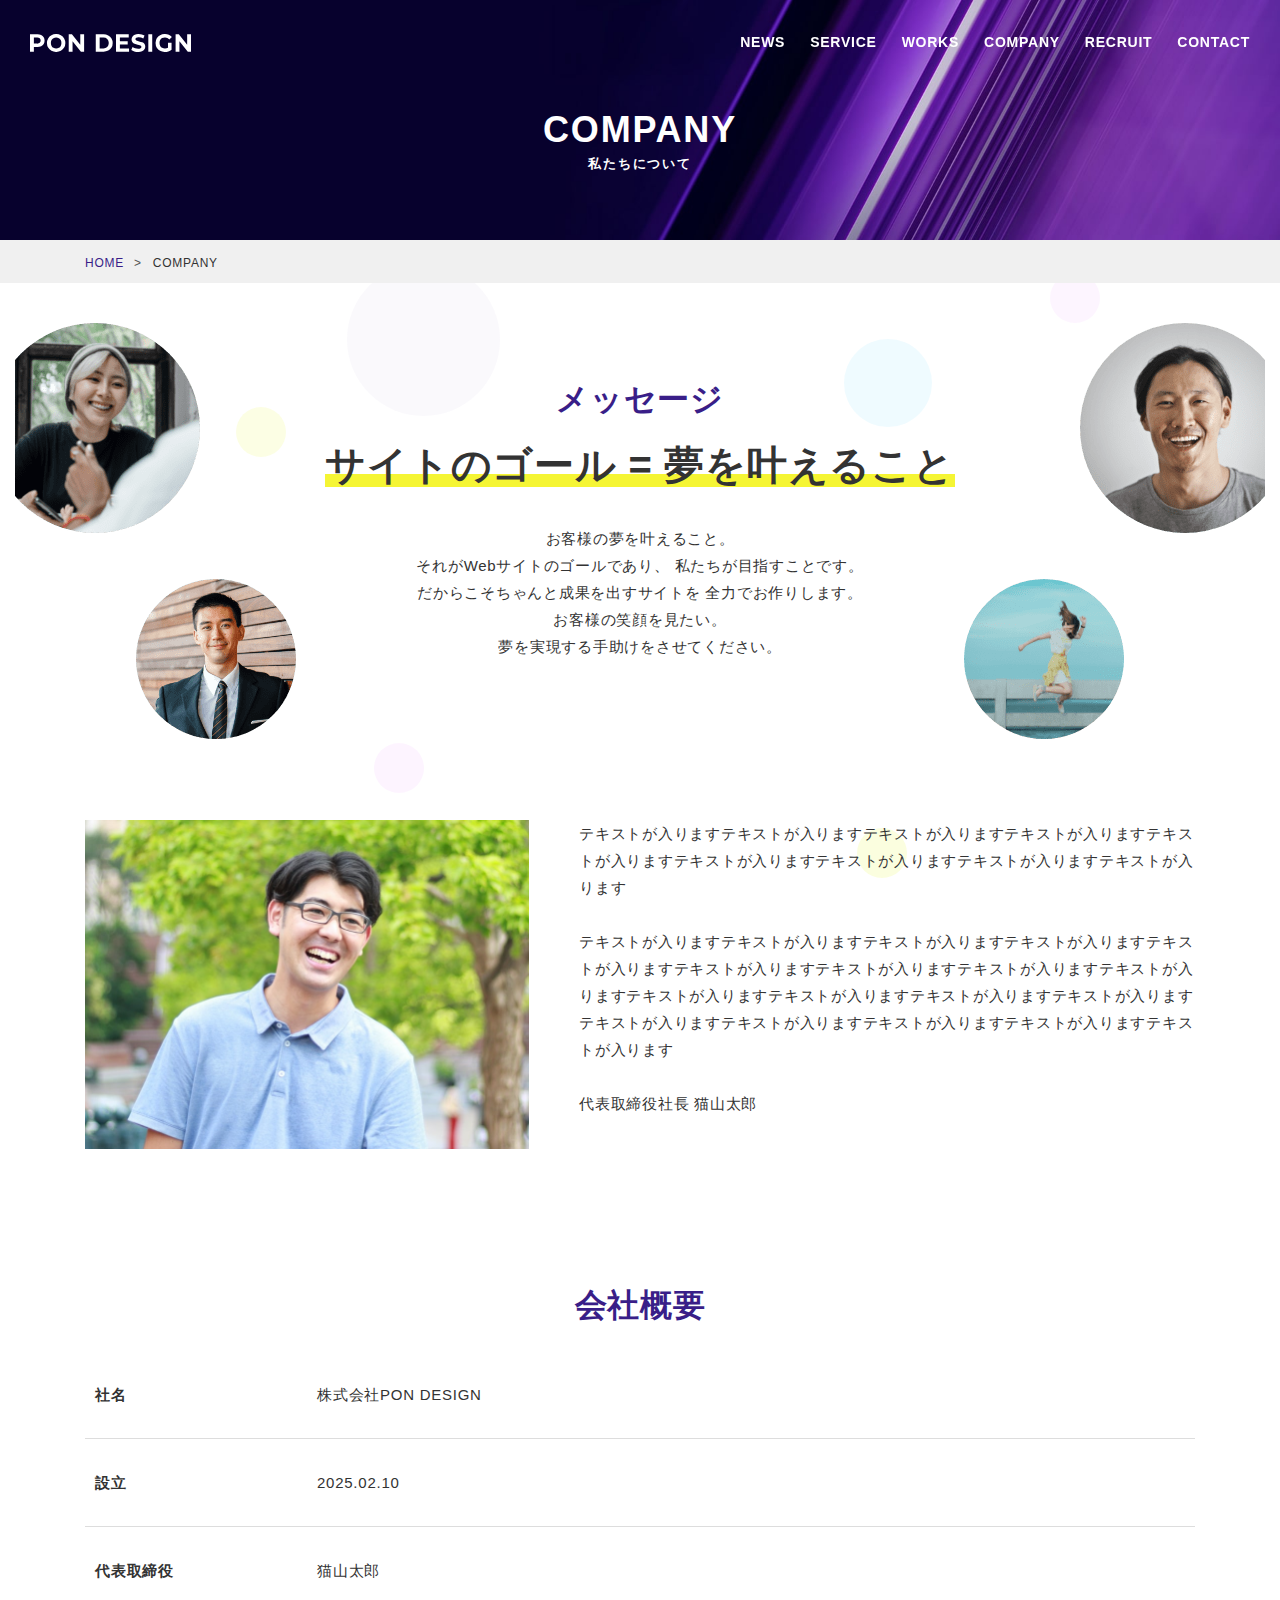
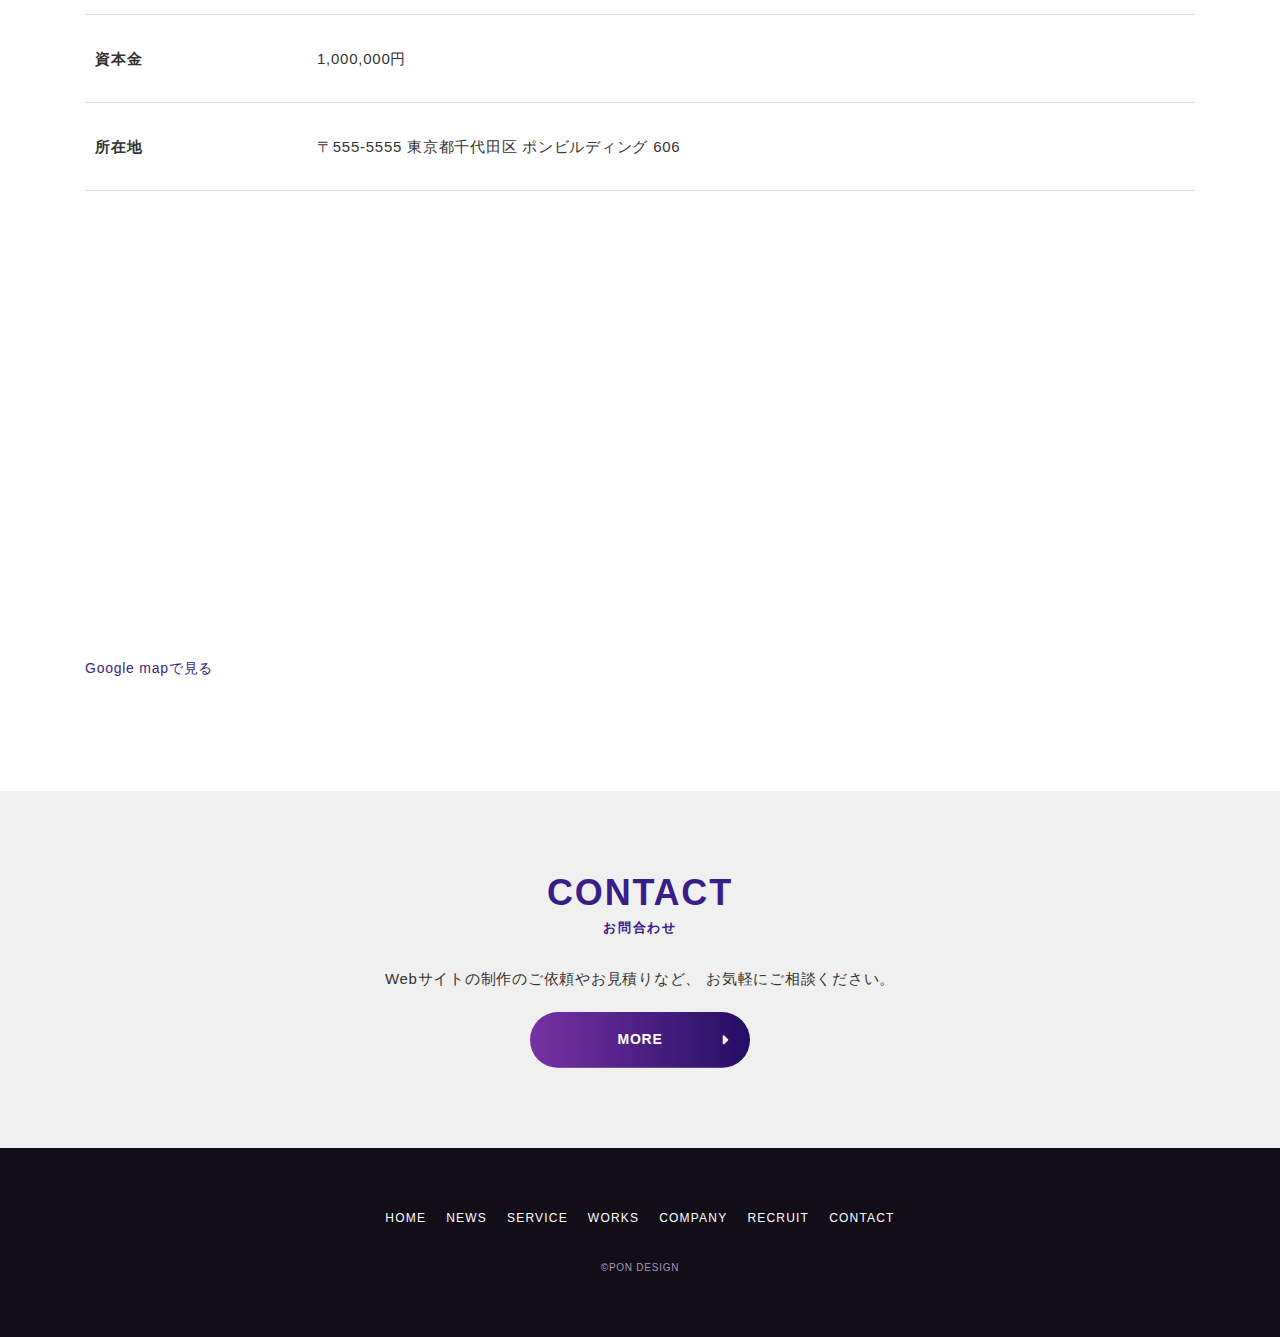
==== commit 3f779197: "p-greeting__ceoを修正" ====
--- a/company.html
+++ b/company.html
@@ -118,23 +118,23 @@
             </div>
           </div>
         </div>
-      </div>
-      <div class="p-greeting__ceo">
-        <div class="c-media">
-          <div class="c-media__img-wrapper">
-            <img src="img/ceo.jpg" alt="" class="c-media__img">
-          </div>
-          <div class="c-media__body">
-            <div class="c-media__text">
-              <p>
-                テキストが入りますテキストが入りますテキストが入りますテキストが入りますテキストが入りますテキストが入りますテキストが入りますテキストが入りますテキストが入ります
-                <br>
-                <br>
-                テキストが入りますテキストが入りますテキストが入りますテキストが入りますテキストが入りますテキストが入りますテキストが入りますテキストが入りますテキストが入りますテキストが入りますテキストが入りますテキストが入りますテキストが入りますテキストが入りますテキストが入りますテキストが入りますテキストが入りますテキストが入ります
-                <br>
-                <br>
-                代表取締役社長 猫山太郎
-              </p>
+        <div class="p-greeting__ceo">
+          <div class="c-media">
+            <div class="c-media__img-wrapper">
+              <img src="img/ceo.jpg" alt="" class="c-media__img">
+            </div>
+            <div class="c-media__body">
+              <div class="c-media__text">
+                <p>
+                  テキストが入りますテキストが入りますテキストが入りますテキストが入りますテキストが入りますテキストが入りますテキストが入りますテキストが入りますテキストが入ります
+                  <br>
+                  <br>
+                  テキストが入りますテキストが入りますテキストが入りますテキストが入りますテキストが入りますテキストが入りますテキストが入りますテキストが入りますテキストが入りますテキストが入りますテキストが入りますテキストが入りますテキストが入りますテキストが入りますテキストが入りますテキストが入りますテキストが入りますテキストが入ります
+                  <br>
+                  <br>
+                  代表取締役社長 猫山太郎
+                </p>
+              </div>
             </div>
           </div>
         </div>
